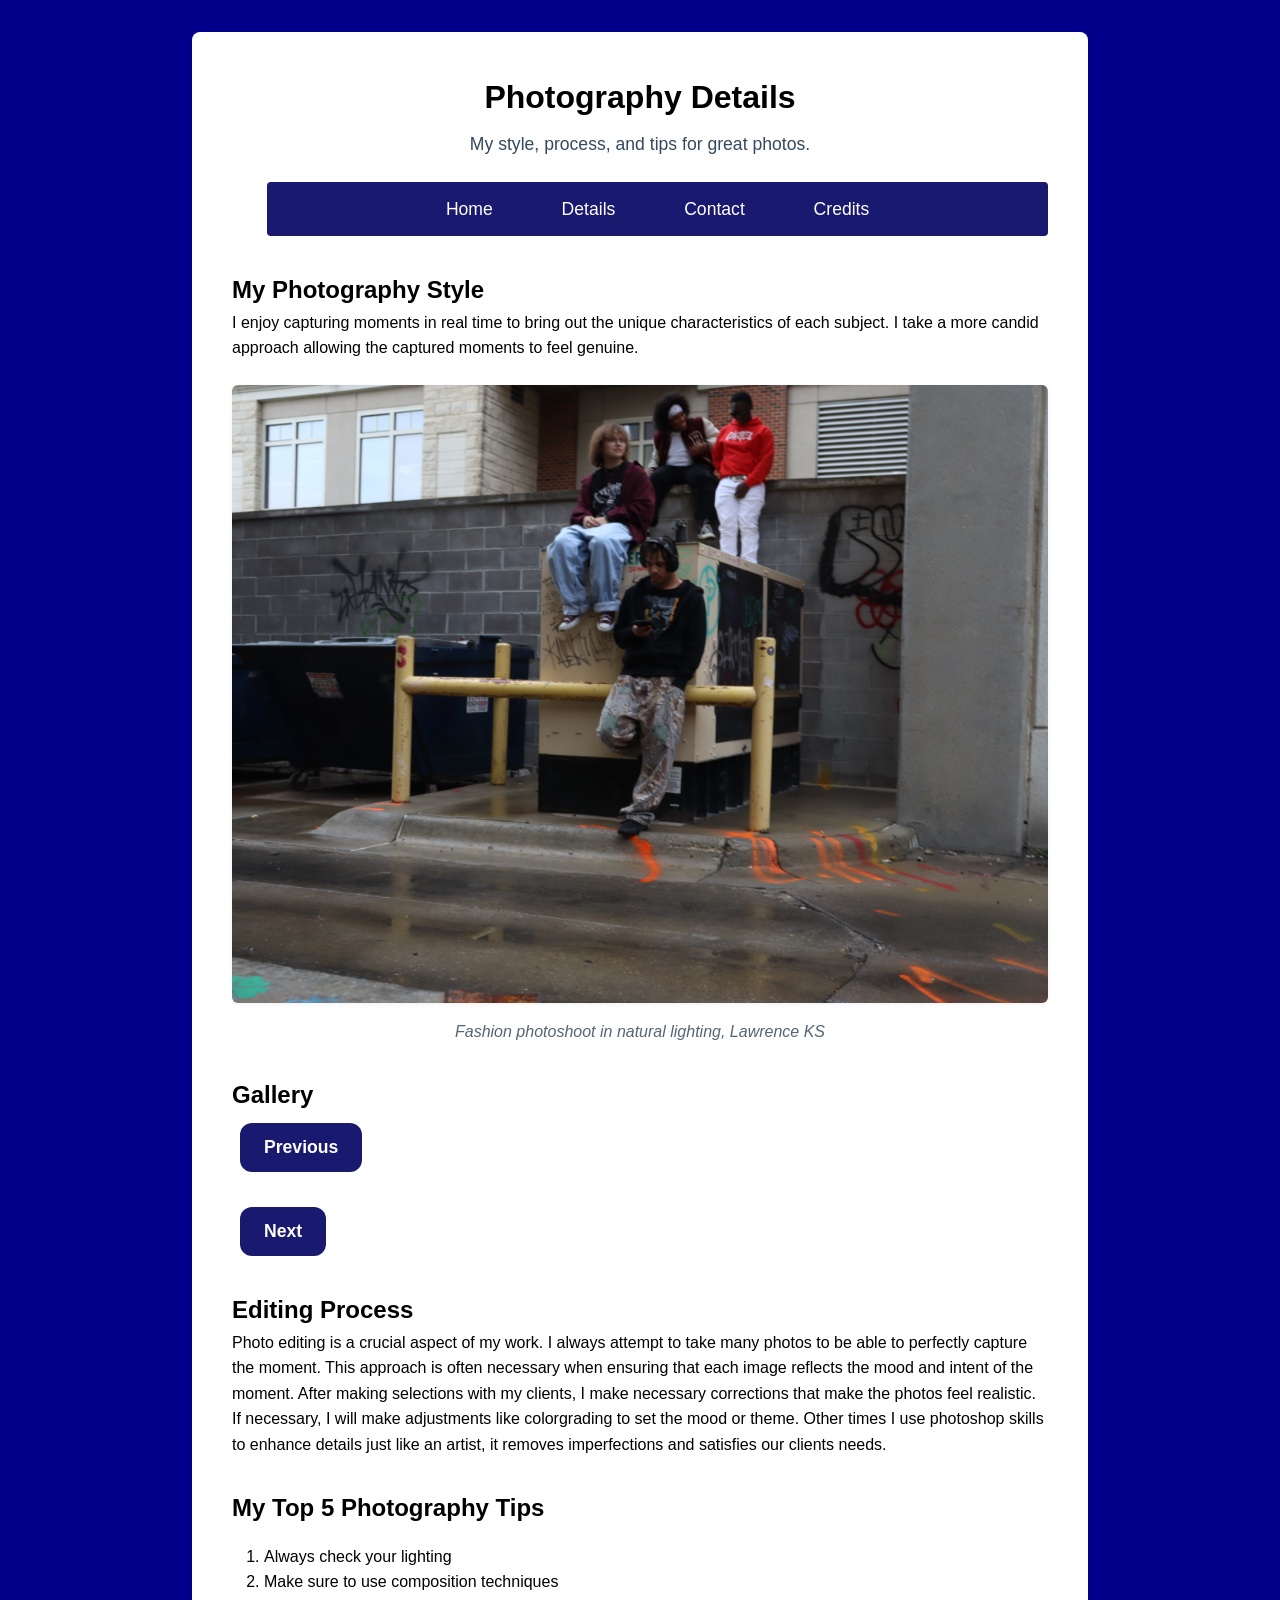
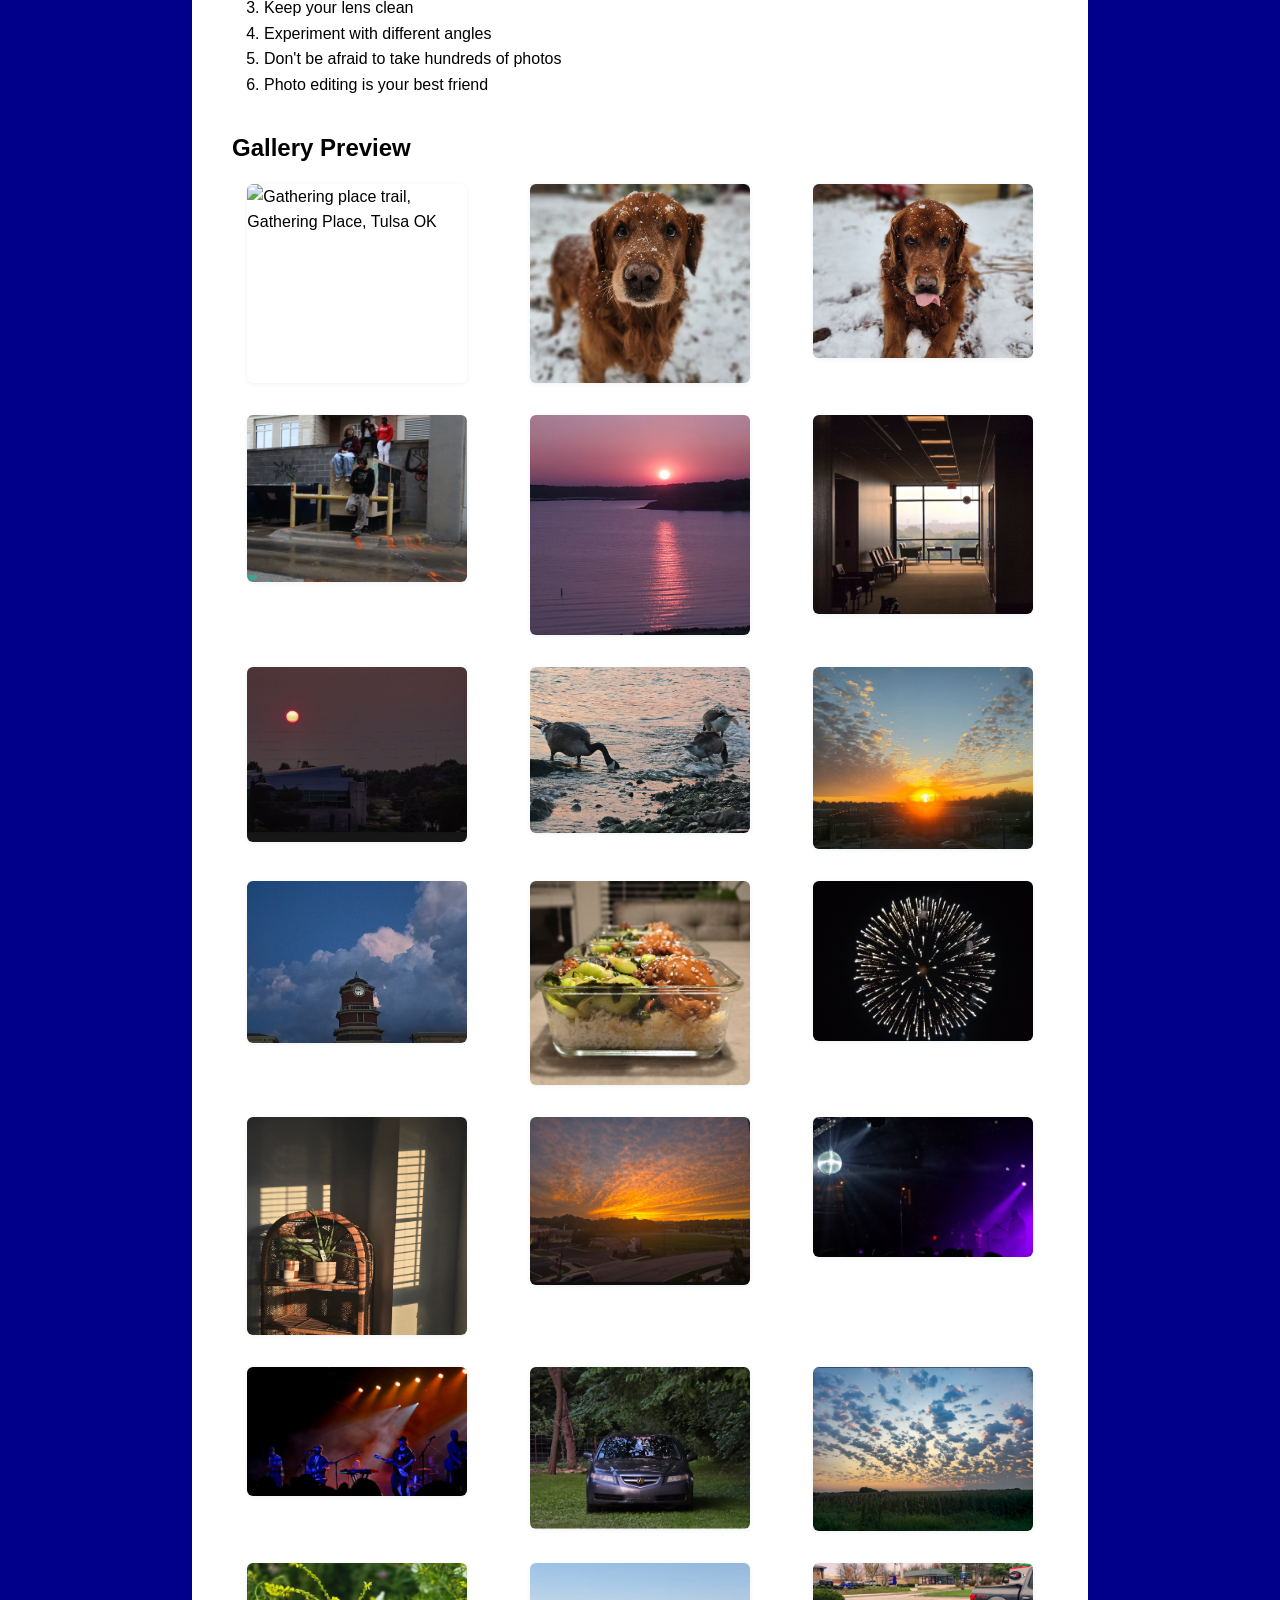
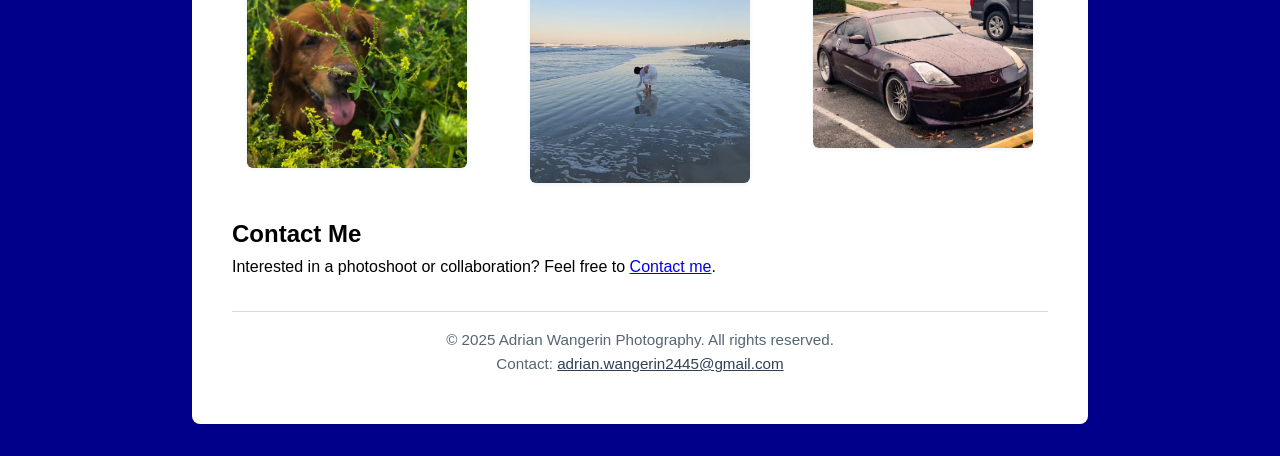
==== WEB114/finalExam/final2.html @ 765c5b25 "Add files via upload" ====
<!--
  Name: Adrian Wangerin
  Detail page
  Date: 2025-11-16
  Details page for mock professional photography website (final project)
-->
<!DOCTYPE html>
<html lang="en">
<head>
	<meta charset="UTF-8">
	<meta name="viewport" content="width=device-width, initial-scale=1.0">
	<style>
#gallery {
  display: grid;
  grid-template-columns: repeat(3, 1fr); /* 3 This creates three columns on desktop size screens */
  gap: 2em;
  justify-items: center;
  margin-top: 1em;
}

#gallery img {
  width: 100%;
  max-width: 220px;
  height: auto;
  border-radius: 6px;
  box-shadow: 0 1px 4px rgba(44,62,80,0.08);
}
#galleryPreview {
  width: 100%;
  max-width: 500px;
  height: auto;
  display: block;
  margin: 0 auto;
  border-radius: 6px;
  box-shadow: 0 1px 4px rgba(44,62,80,0.08);
}

    </style>

	<title>Adrian Wangerin Photography | Details</title>
	<link rel="stylesheet" href="styles.css">
</head>
<body>
	<div class="wrapper">
		<header>
			<h1>Photography Details</h1>
			<p>My style, process, and tips for great photos.</p>
		</header>
		<nav> <!-- navigation bar at the top of the page-->
			<ul>
				<li><a href="final1.html">Home</a></li>
				<li><a href="final2.html">Details</a></li>
				<li><a href="final3.html">Contact</a></li>
				<li><a href="final4.html">Credits</a></li>
			</ul>
		</nav>
		<main>
			<section>
				<h2>My Photography Style</h2>
				<p>
				I enjoy capturing moments in real time to bring out the unique characteristics of each subject. I take a more candid approach allowing the captured moments to feel genuine.
				</p>
			<div class="photo">
				<img src="images/gallery4.jpg" alt="Fashion photoshoot, Downtown Lawrence KS"> <!--This is a sample image as an introduction to users-->
				<p class="photocaption">Fashion photoshoot in natural lighting, Lawrence KS</p>
			</div>

			</section>
			<section>
				<h2>Gallery</h2>
				<h3 id="gallery-heading"></h3>
				<div class="gallery-container">
    				<img id="galleryPreview" src="" alt="">
    				<p id="caption"></p>
				</div>   
				<div class="buttons">
    				<button id="prev"> Previous</button>
    				<button id="next">Next </button>
  				</div>
			</section>
			<section>
				<h2>Editing Process</h2>
					<p>
						Photo editing is a crucial aspect of my work. 
						I always attempt to take many photos to be able to perfectly capture the moment. 
						This approach is often necessary when ensuring that each image reflects the mood and intent of the moment. 
						After making selections with my clients, I make necessary corrections that make the photos feel realistic. 
						If necessary, I will make adjustments like colorgrading to set the mood or theme. Other times I use photoshop 
						skills to enhance details just like an artist, it removes imperfections and satisfies our clients needs. 
					</p>
			</section>
			<section>
				<h2 id="tips">My Top 5 Photography Tips</h2>
					<ol>
					<li>Always check your lighting</li>
					<li>Make sure to use composition techniques</li>
					<li>Keep your lens clean</li>
					<li>Experiment with different angles</li>
					<li>Don't be afraid to take hundreds of photos</li>
					<li>Photo editing is your best friend</li>
				</ol>
			</section>
			<section>
				<h2>Gallery Preview</h2>
				<div id="gallery">
					<img src="images/gallery1.jpg"  alt="Gathering place trail, Gathering Place, Tulsa OK"> <!-- originally had lenght and hight but it is now removd and done through CSS-->
					<img src="images/gallery2.jpg" alt="Golden Retriever pet portrait">
					<img src="images/gallery3.jpg" alt="Golden Retriever pet portrait">
					<img src="images/gallery4.jpg" alt="Fashion photoshoot, downtown Lawrence KS">
					<img src="images/gallery5.jpg" alt="Clinton Lake, Lawrence KS">
					<img src="images/gallery6.jpg" alt="Ambient foggy morning">
					<img src="images/gallery7.jpg" alt="Clear skys with the sun visible on the horizon, Olathe KS">
					<img src="images/gallery8.jpg" alt="Geese searching for food on a lake shore, Clinton Lake, Lawrence KS">
					<img src="images/gallery9.jpg" alt="Rare sun halo captured on the horizon, Olathe KS">
					<img src="images/gallery10.jpg" alt="Beautiful clouds during a sunset, Olathe KS">
					<img src="images/gallery11.jpg" alt="Food photograph">
					<img src="images/gallery12.jpg" alt="4th of July Fireworks, Overland Park KS">
					<img src="images/gallery13.jpg" alt="Aloe plant gleaming in the sun">
					<img src="images/gallery14.jpg" alt="Tawny emperor butterfly, Olathe KS">
					<img src="images/gallery15.jpg" alt="Panchiko indie rock band concert, The Truman, Kansas City MO">
					<img src="images/gallery16.jpg" alt="Panchiko indie rock band concert, The Truman, Kansas City MO">
					<img src="images/gallery17.jpg" alt="Car photo, 2006 Acura TL">
					<img src="images/gallery18.jpg" alt="Beautiful sunset with altocumulus clouds, Lawrence KS">
					<img src="images/gallery19.jpg" alt="Golden Retriever pet portrait">
					<img src="images/gallery20.jpg" alt="Beautiful sunset on the beach, St. Augustine FL">
					<img src="images/gallery21.jpg" alt="Car photo, Nissan 350z">
				</div>
			</section>
			<section>
				<h2>Contact Me</h2>
				<p>
				Interested in a photoshoot or collaboration? Feel free to <a href="final3.html">Contact me</a>.
				</p>
			</section>
		</main>
		<footer>
			<p>&copy; 2025 Adrian Wangerin Photography. All rights reserved.</p>
			<p>Contact: <a href="mailto:adrian.wangerin2445@gmail.com">adrian.wangerin2445@gmail.com</a></p>
		</footer>
	</div>
</body>
</html>
---- WEB114/finalExam/styles.css ----
/*
  Name: Adrian Wangerin
  Date: 2025-11-16
  Purpose: Stylesheet for mock professional photography website (final project)
*/

/* This overwrites the defaul box spacing */
* {
  box-sizing: border-box;
  margin: 0;
  padding: 0;
}

/* Applies styles to to entire website*/
body {
  font-family: Arial, Helvetica, sans-serif;
  font-size: 1em;
  color: black;
  background: #00008B;
  line-height: 1.6;
}

/* Wrapper used to center content and sets max width */
.wrapper {
  max-width: 90%;
  width: 80%;
  margin: 2em auto;
  background: white;
  box-shadow: 0 2px 8px rgba(0,0,0,0.05);
  padding: 2em;
  border-radius: 8px;
}

/* This helps keep text centered. This improves the design significantly */
header {
  text-align: center;
  margin-bottom: 1.5em;
}
header h1 {
  font-size: 2em;
  color: black;
  margin-bottom: 0.2em;
}

header p {
  color: #34495E;
  font-size: 1.1em;
}
/* Navigation bar styles */
nav ul {
  display: flex;
  justify-content: center;
  list-style: none;
  background: #191970;
  margin-bottom: 2em;
  border-radius: 4px;
  /*overflow: hidden; This is removed because it would not display this content on smaller screens/windows */ 
  flex-wrap: wrap;
}

nav ul li {
  margin: 0 8px;
}

nav ul li a {
  color: white;
  text-decoration: none;
  padding: 0.75em 1.5em;
  display: block;
  border-radius: 4px;
  font-size: 1em;
}

nav ul li a:hover,
nav ul li a.active {
  background: #1E90FF; /* light blue hover color on the navigation bar */
}

/* Hero image style for the final1 page */
.hero-image {
  background-image: url('images/photo1.jpg');
  height: 40vh;
  min-height: 320px;
  background-position: center;
  background-size: cover;
  position: relative;
  margin-bottom: 2em;
  border-radius: 8px;
}

.hero-text { /*keeps text centered and from sticking to the the side of the screen */
  position: absolute;
  top: 50%; 
  left: 50%;
  transform: translate(-50%, -50%); 
  color: white;
  text-align: center;
}

/* This adds spacing*/
main {
  margin-bottom: 2em;
}

section {
  margin-bottom: 2em;
}

button {
  padding: 14px 24px;
  margin: 8px;
  color: white;
  font-size: 1.1rem;
  font-weight: bold;
  text-align: center;
  display: flex;
  justify-content: center;
  list-style: none;
  background: #191970;
  margin-bottom: 2em;
  border-radius: 4px;
  cursor: pointer;
  border: none;
  border-radius: 12px;
}
.photo {
  margin: 1.5em 0;
  text-align: center;
}

/* this makes images shown centered*/
.photo img{
  max-width: 100%;
  border-radius: 6px;
  box-shadow: 0 1px 4px rgba(44,62,80,0.08);
}

.photocaption {
  font-style: italic;
  color: #566573;
  margin-top: 0.5em;
}


/* List style */
ol, ul {
  margin: 1em 0 1em 2em;
}

ol {
  list-style-type: decimal;
}

ul {
  list-style-type: disc;
}

/* Form styles */
form {
  max-width: 600px;
  margin: 0 auto;
  background: #F4F6F6;
  padding: 1.5em;
  border-radius: 8px;
  box-shadow: 0 1px 4px rgba(44,62,80,0.06);
}

form label {
  display: block;
  margin-bottom: 0.5em;
  font-weight: bold;
}

form input[type="text"],
form input[type="date"],
form textarea,
form select {
  width: 100%;
  padding: 0.5em;
  margin-bottom: 1em;
  border: 1px solid #BFC9CA;
  border-radius: 4px;
  font-size: 1em;
}

form textarea {
  resize: vertical;
  min-height: 80px;
}

fieldset {
  border: 1px solid #BFC9CA;
  border-radius: 4px;
  margin-bottom: 1em;
  padding: 1em;
}

legend {
  font-weight: bold;
  color: black;
}

.form-buttons {
  display: flex;
  gap: 8px;
  margin-top: 1em;
}

input[type="submit"],
input[type="reset"] {
  background: #2E4053;
  color: white;
  border: none;
  padding: 0.6em 1.2em;
  border-radius: 4px;
  font-size: 1em;
  cursor: pointer;
  transition: background 0.2s;
}

input[type="submit"]:hover,
input[type="reset"]:hover {
  background: #F1C40F;
  color: white;
}

/* Table styles for final4 credits/citation page*/
table {
  width: 100%;
  border-collapse: collapse;
  margin: 1.5em 0; /*background for the boxes */
  background: white;
}

th, td {
  border: 1px solid black;  /* thin border around all boxes below */
  padding: 8px;
  text-align: left;
}

th {
  background: #191970;
  color: white;
}

td img {
  max-width: 80px;
  border-radius: 4px;
}

/* Footer style*/
footer {
  text-align: center;
  color: #566573;
  font-size: 0.95em;
  padding: 1em 0 0.5em 0;
  border-top: 1px solid #D5DBDB;
  margin-top: 2em;
}

footer a {
  color: #2E4053;
  text-decoration: underline;
}

footer a:hover {
  color: #F1C40F;
}

/* Responsive design: tablet */
@media (min-width: 600px) {     /*great resource used https://css-tricks.com/snippets/css/a-guide-to-flexbox/ */
  .wrapper {
    width: 70%;
    padding: 2.5em;
  }
  nav ul {
    font-size: 1.1em;
  }
}

/* Responsive layout for tablet */
@media (max-width: 768px) {
  #gallery {
    grid-template-columns: repeat(2, 1fr);
  }
}

/* Responsive layout for phones */
@media (max-width: 480px) {
  #gallery {
    grid-template-columns: 1fr;
  }
}

/* focus styles */
a:focus,
input:focus,
select:focus,
textarea:focus {
  outline: 2px solid #F1C40F;
  outline-offset: 2px;
}
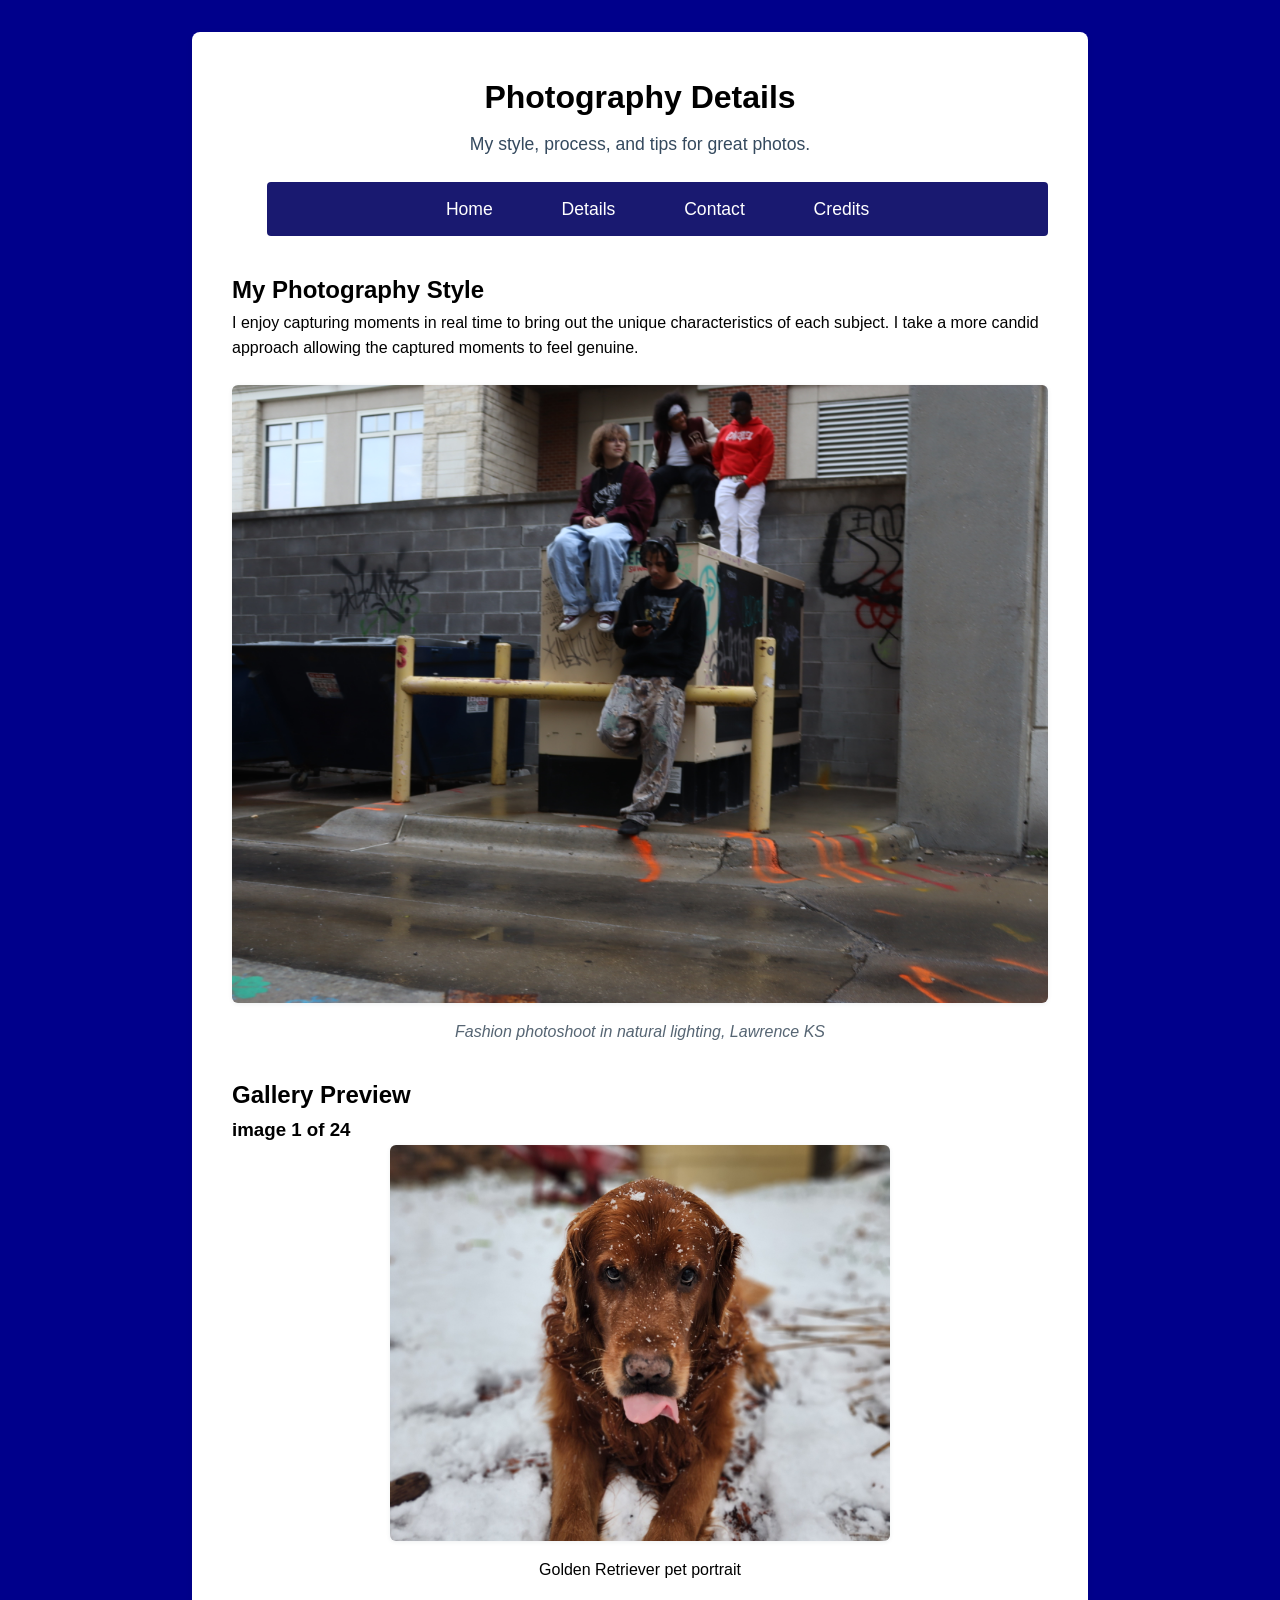
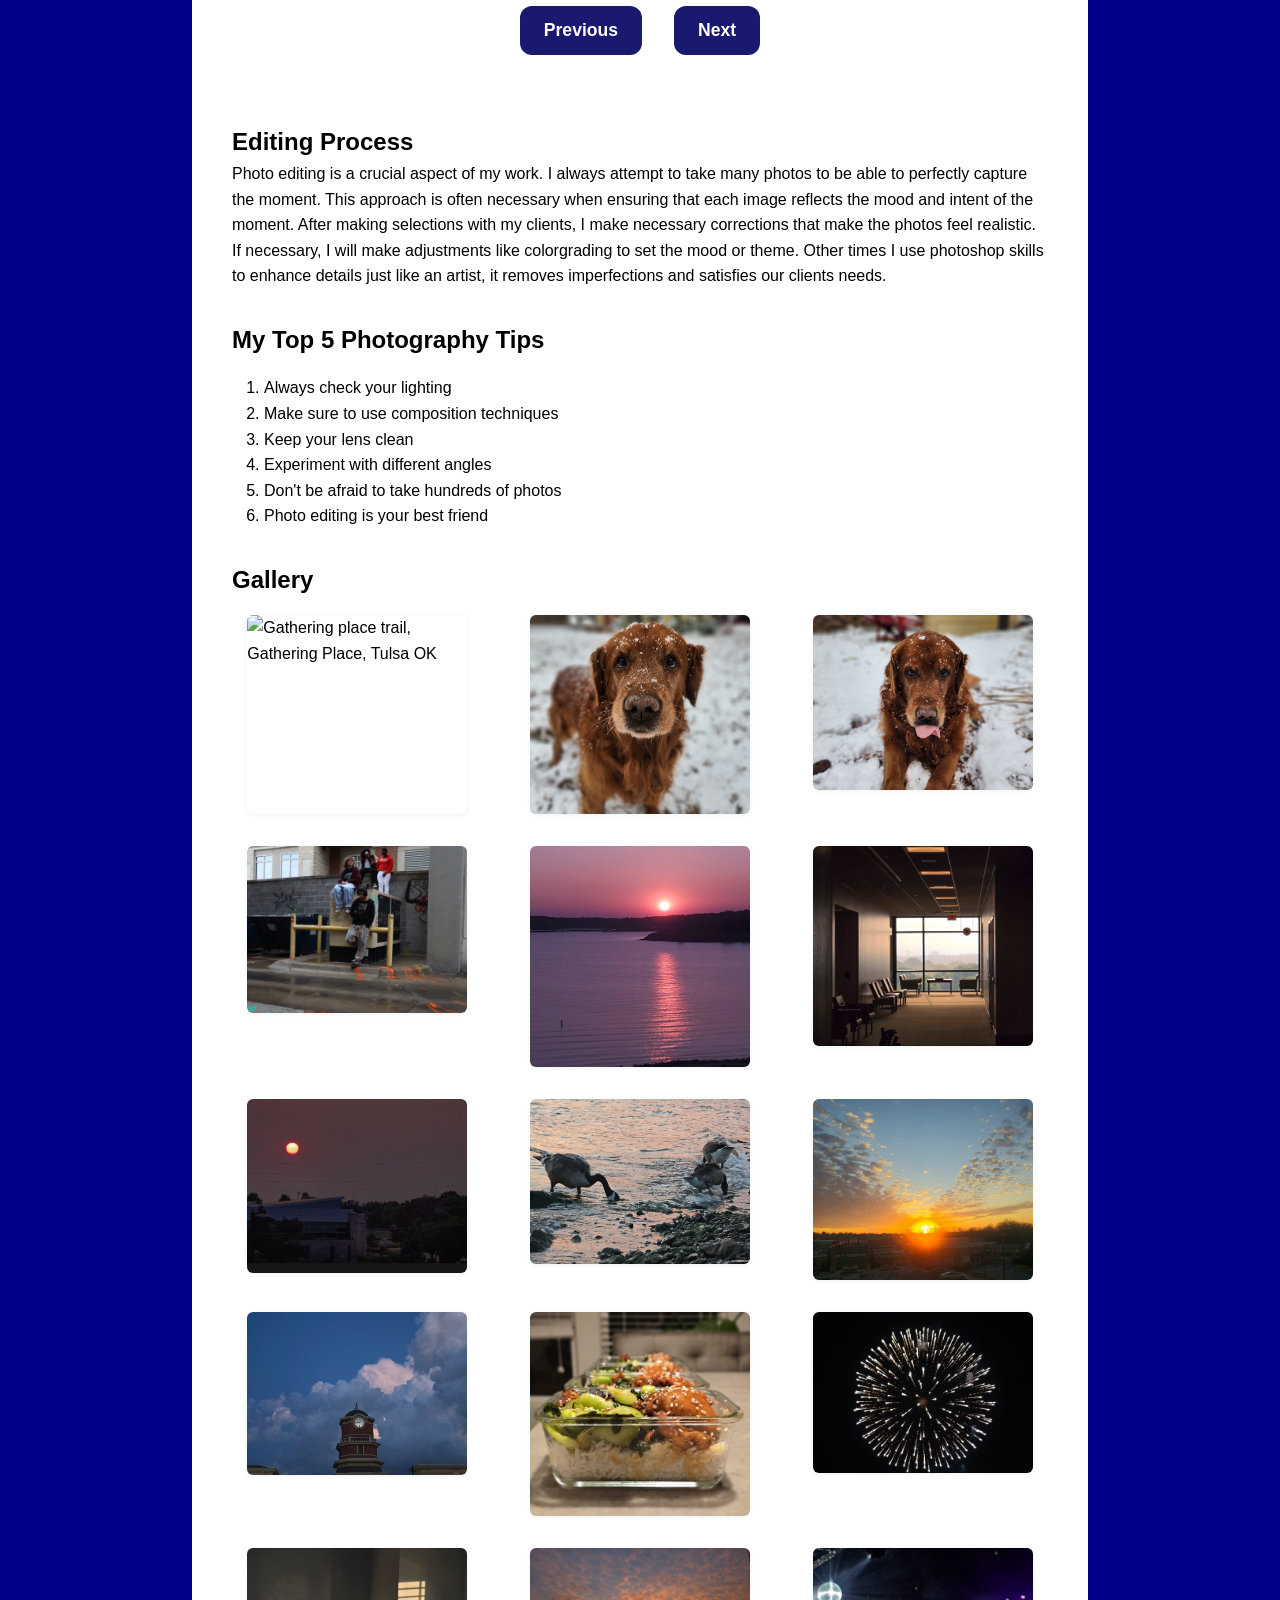
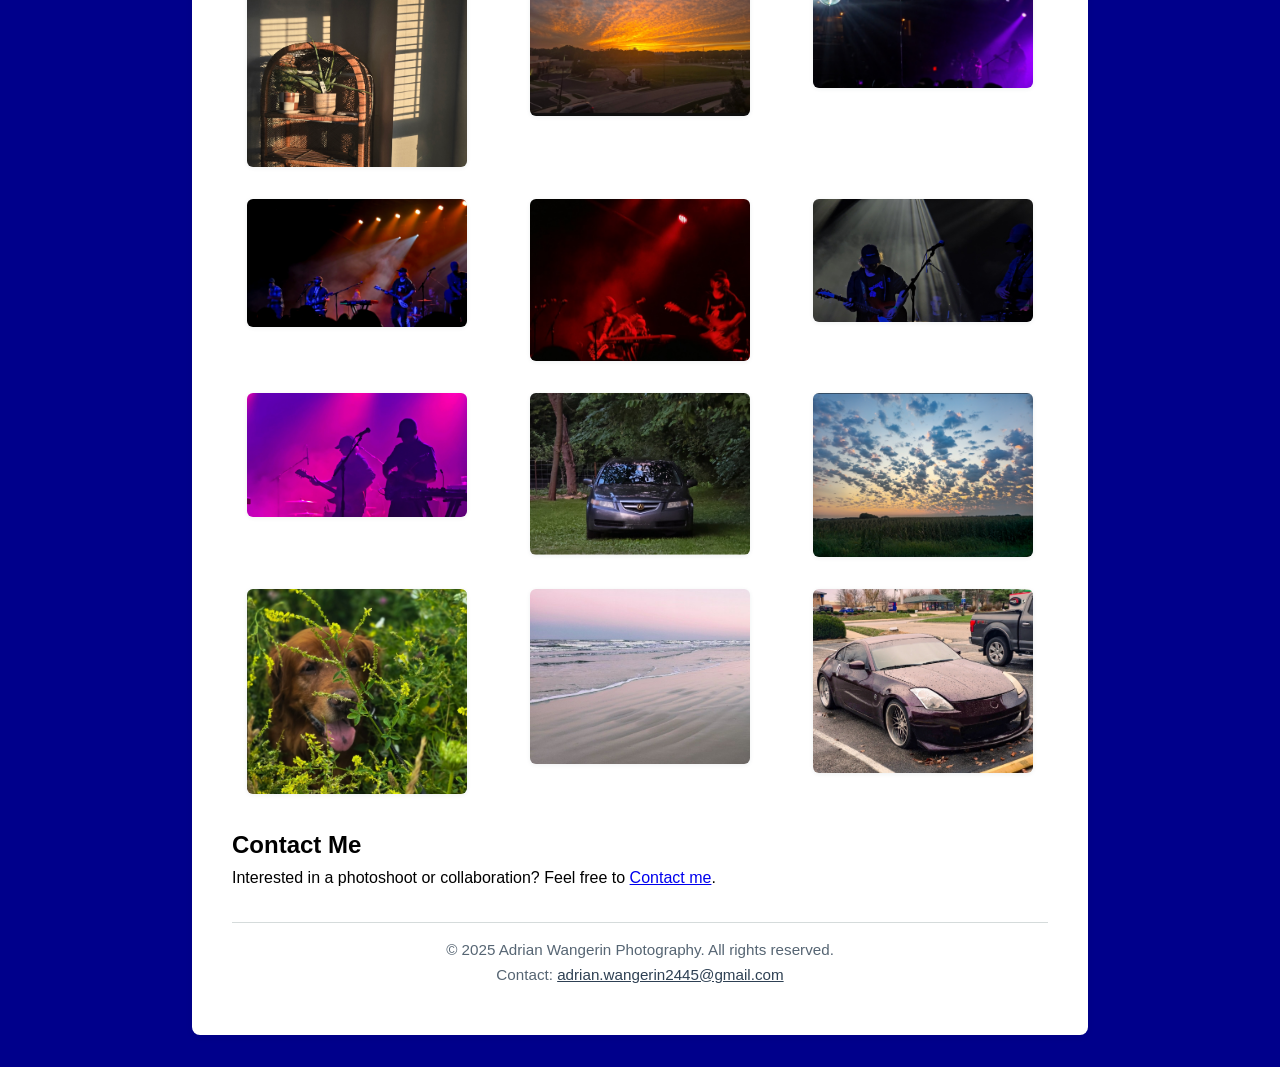
==== commit 44763212: "Add files via upload" ====
--- a/WEB114/finalExam/final2.html
+++ b/WEB114/finalExam/final2.html
@@ -3,12 +3,18 @@
   Detail page
   Date: 2025-11-16
   Details page for mock professional photography website (final project)
+
+  Revision dates:
+  4/29/2026
+  5/6/2026
 -->
+
 <!DOCTYPE html>
 <html lang="en">
 <head>
 	<meta charset="UTF-8">
 	<meta name="viewport" content="width=device-width, initial-scale=1.0">
+   <script src="gallery.js" defer> </script>
 	<style>
 #gallery {
   display: grid;
@@ -67,7 +73,7 @@
 
 			</section>
 			<section>
-				<h2>Gallery</h2>
+				<h2>Gallery Preview</h2>
 				<h3 id="gallery-heading"></h3>
 				<div class="gallery-container">
     				<img id="galleryPreview" src="" alt="">
@@ -101,7 +107,7 @@
 				</ol>
 			</section>
 			<section>
-				<h2>Gallery Preview</h2>
+				<h2>Gallery</h2>
 				<div id="gallery">
 					<img src="images/gallery1.jpg"  alt="Gathering place trail, Gathering Place, Tulsa OK"> <!-- originally had lenght and hight but it is now removd and done through CSS-->
 					<img src="images/gallery2.jpg" alt="Golden Retriever pet portrait">
@@ -117,8 +123,11 @@
 					<img src="images/gallery12.jpg" alt="4th of July Fireworks, Overland Park KS">
 					<img src="images/gallery13.jpg" alt="Aloe plant gleaming in the sun">
 					<img src="images/gallery14.jpg" alt="Tawny emperor butterfly, Olathe KS">
-					<img src="images/gallery15.jpg" alt="Panchiko indie rock band concert, The Truman, Kansas City MO">
-					<img src="images/gallery16.jpg" alt="Panchiko indie rock band concert, The Truman, Kansas City MO">
+					<img src="images/gallery15.jpg" alt="Panchiko concert, 11/6/2024, The Truman, Kansas City MO">
+					<img src="images/gallery16.jpg" alt="Panchiko concert, 11/6/2024, The Truman, Kansas City MO">
+					<img src="images/gallery22.jpg" alt="Panchiko concert, 11/6/2024, The Truman, Kansas City MO">
+					<img src="images/gallery23.jpg" alt="Panchiko concert, 11/6/2024, The Truman, Kansas City MO">
+					<img src="images/gallery24.jpg" alt="Panchiko concert, 11/6/2024, The Truman, Kansas City MO">
 					<img src="images/gallery17.jpg" alt="Car photo, 2006 Acura TL">
 					<img src="images/gallery18.jpg" alt="Beautiful sunset with altocumulus clouds, Lawrence KS">
 					<img src="images/gallery19.jpg" alt="Golden Retriever pet portrait">
--- a/WEB114/finalExam/styles.css
+++ b/WEB114/finalExam/styles.css
@@ -2,6 +2,11 @@
   Name: Adrian Wangerin
   Date: 2025-11-16
   Purpose: Stylesheet for mock professional photography website (final project)
+*/
+/*
+  Name: Adrian Wangerin
+  Date: 5/6/2026
+  purpose: Adding styles for the gallery preview JavaScript
 */
 
 /* This overwrites the defaul box spacing */
@@ -299,4 +304,17 @@
 textarea:focus {
   outline: 2px solid #F1C40F;
   outline-offset: 2px;
+}
+/* added to make the buttons horizontally paralell*/
+.buttons {  
+  display: flex;
+  justify-content: center;
+  gap: 1em; 
+}
+
+/* I added a line break between the gallery preview images, next and previous buttons, and the image description */
+#caption {
+  margin-top: 1em;  
+  margin-bottom: 1em;
+  text-align: center;
 }
